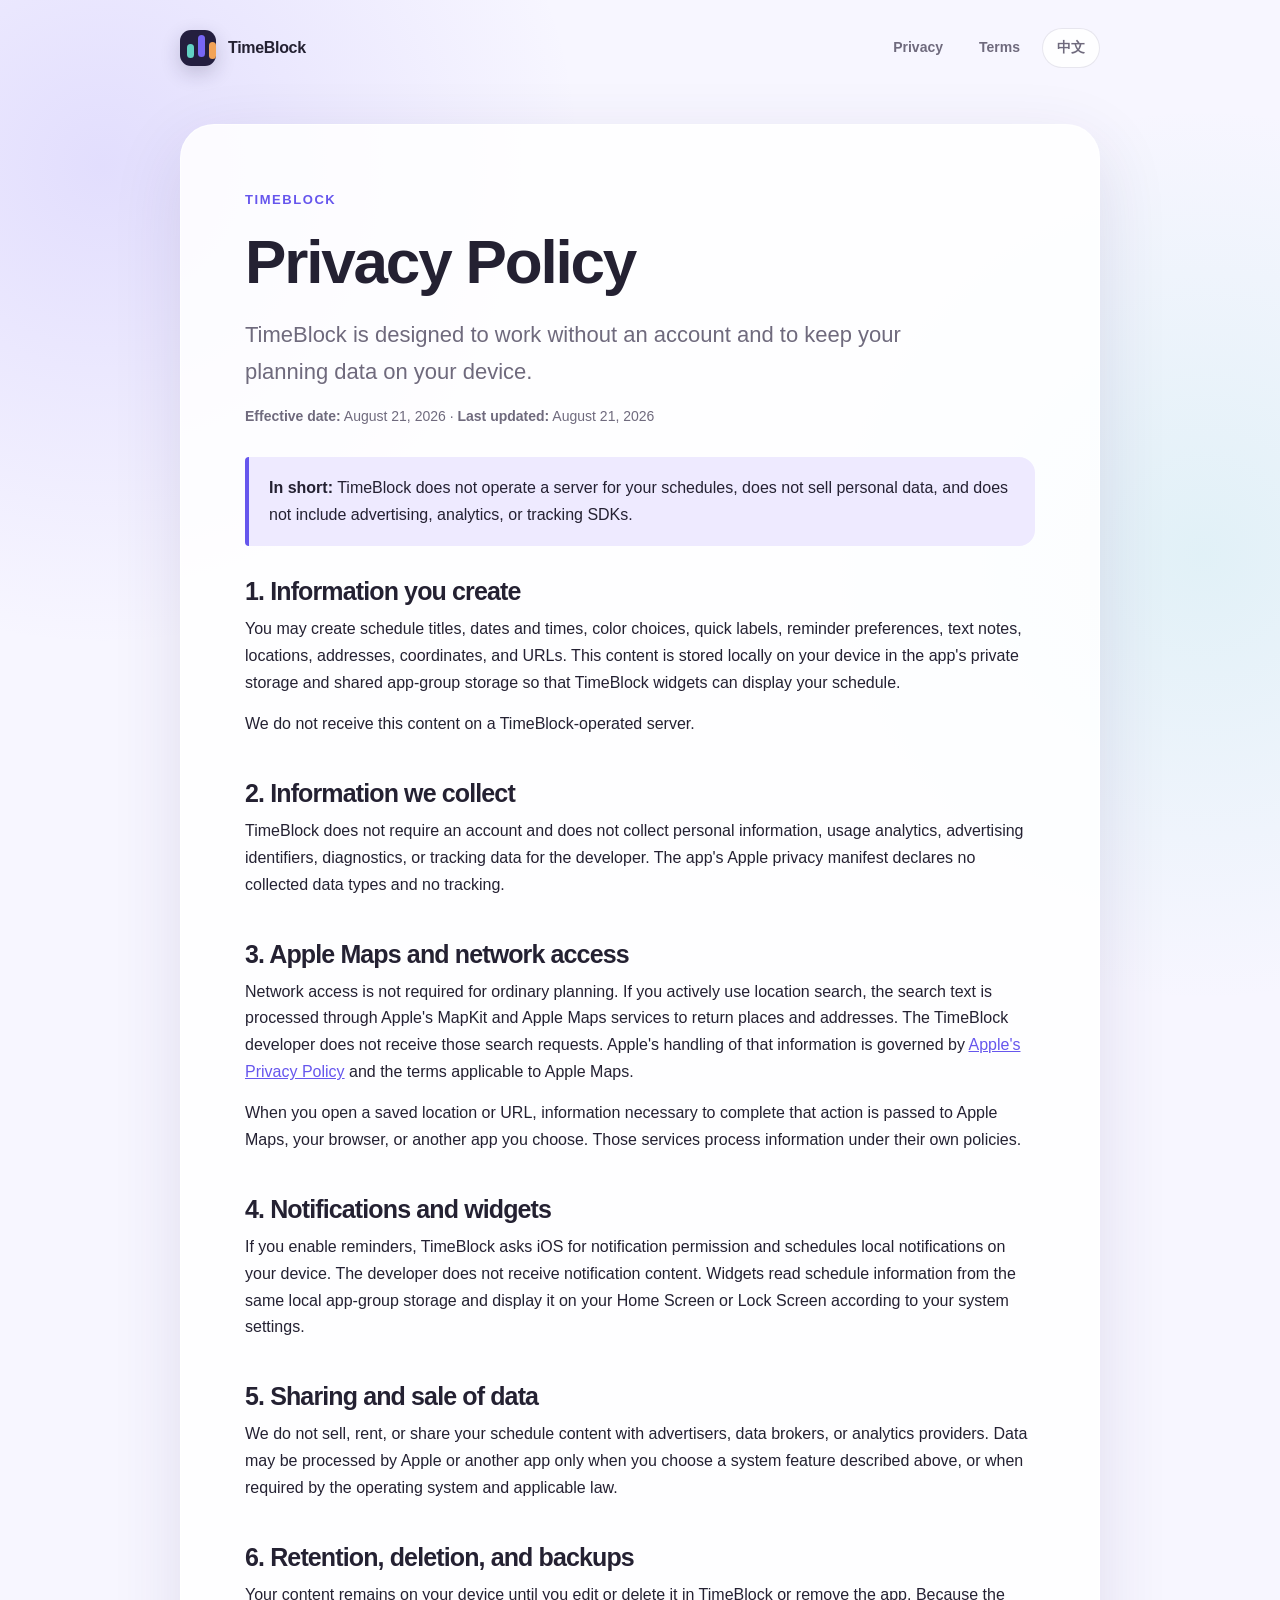
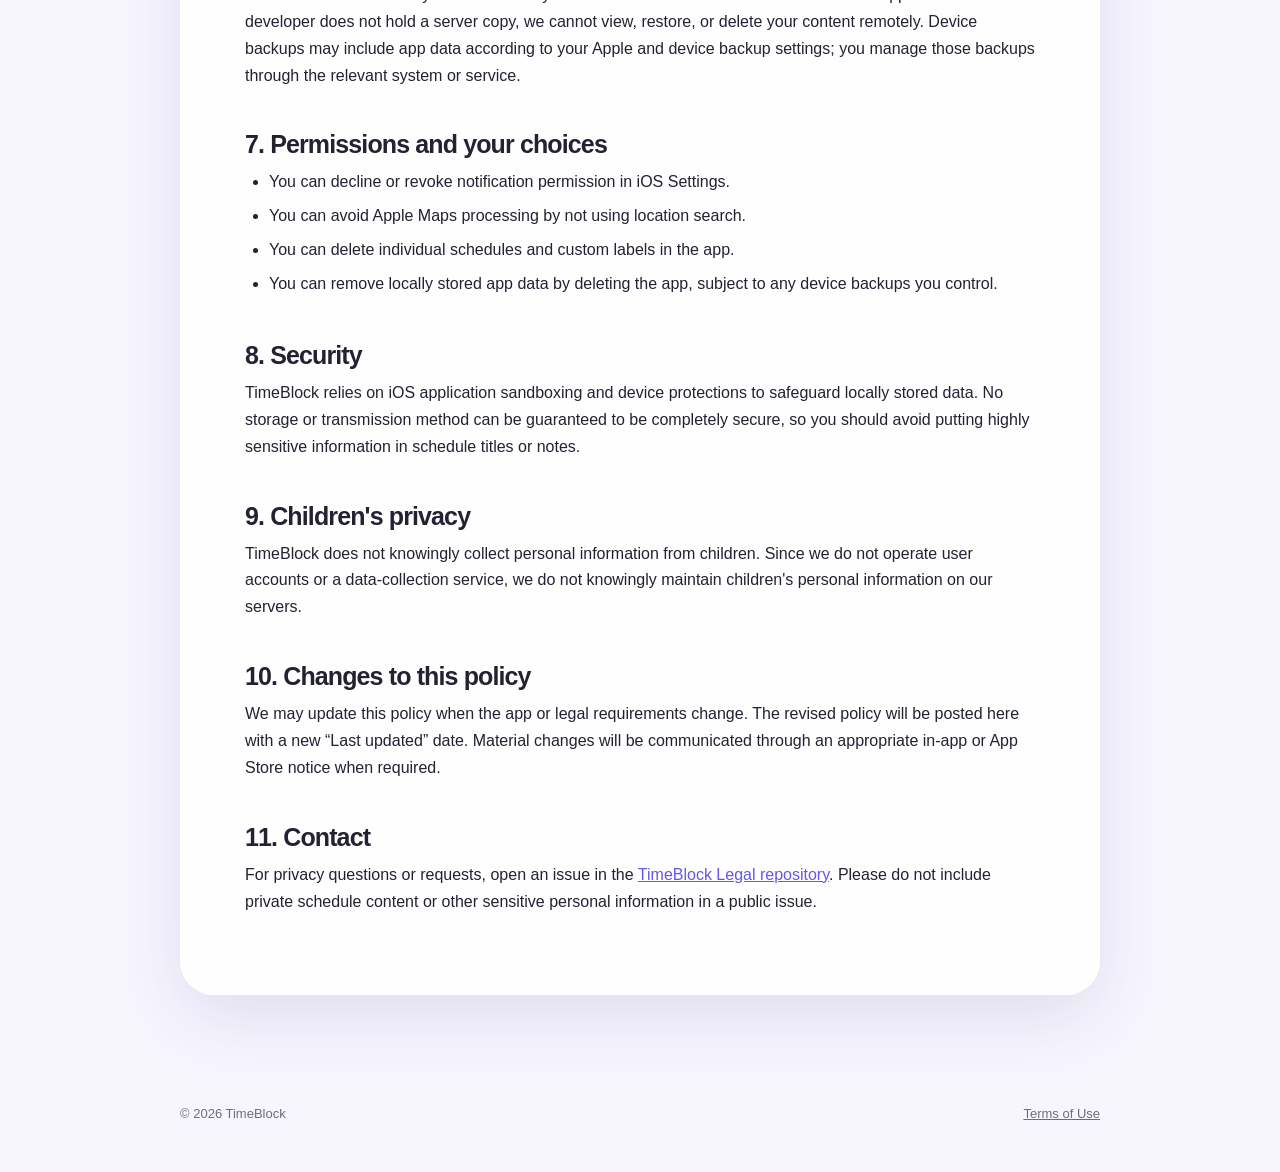
==== privacy/index.html @ f35b96bf "Add bilingual TimeBlock legal pages" ====
<!doctype html>
<html lang="en">
<head>
  <meta charset="utf-8">
  <meta name="viewport" content="width=device-width,initial-scale=1">
  <meta name="description" content="TimeBlock Privacy Policy.">
  <title>Privacy Policy · TimeBlock</title>
  <link rel="stylesheet" href="../assets/styles.css">
</head>
<body>
  <div class="shell">
    <header>
      <a class="brand" href="../"><span class="mark"><i></i><i></i><i></i></span>TimeBlock</a>
      <nav aria-label="Primary"><a href="../privacy/">Privacy</a><a href="../terms/">Terms</a><a class="language" href="../zh/privacy/" lang="zh-Hans">中文</a></nav>
    </header>
    <main>
      <article class="document">
        <p class="kicker">TimeBlock</p>
        <h1>Privacy Policy</h1>
        <p class="lede">TimeBlock is designed to work without an account and to keep your planning data on your device.</p>
        <p class="meta"><strong>Effective date:</strong> August 21, 2026 · <strong>Last updated:</strong> August 21, 2026</p>

        <div class="notice"><strong>In short:</strong> TimeBlock does not operate a server for your schedules, does not sell personal data, and does not include advertising, analytics, or tracking SDKs.</div>

        <section>
          <h2>1. Information you create</h2>
          <p>You may create schedule titles, dates and times, color choices, quick labels, reminder preferences, text notes, locations, addresses, coordinates, and URLs. This content is stored locally on your device in the app's private storage and shared app-group storage so that TimeBlock widgets can display your schedule.</p>
          <p>We do not receive this content on a TimeBlock-operated server.</p>
        </section>

        <section>
          <h2>2. Information we collect</h2>
          <p>TimeBlock does not require an account and does not collect personal information, usage analytics, advertising identifiers, diagnostics, or tracking data for the developer. The app's Apple privacy manifest declares no collected data types and no tracking.</p>
        </section>

        <section>
          <h2>3. Apple Maps and network access</h2>
          <p>Network access is not required for ordinary planning. If you actively use location search, the search text is processed through Apple's MapKit and Apple Maps services to return places and addresses. The TimeBlock developer does not receive those search requests. Apple's handling of that information is governed by <a href="https://www.apple.com/legal/privacy/">Apple's Privacy Policy</a> and the terms applicable to Apple Maps.</p>
          <p>When you open a saved location or URL, information necessary to complete that action is passed to Apple Maps, your browser, or another app you choose. Those services process information under their own policies.</p>
        </section>

        <section>
          <h2>4. Notifications and widgets</h2>
          <p>If you enable reminders, TimeBlock asks iOS for notification permission and schedules local notifications on your device. The developer does not receive notification content. Widgets read schedule information from the same local app-group storage and display it on your Home Screen or Lock Screen according to your system settings.</p>
        </section>

        <section>
          <h2>5. Sharing and sale of data</h2>
          <p>We do not sell, rent, or share your schedule content with advertisers, data brokers, or analytics providers. Data may be processed by Apple or another app only when you choose a system feature described above, or when required by the operating system and applicable law.</p>
        </section>

        <section>
          <h2>6. Retention, deletion, and backups</h2>
          <p>Your content remains on your device until you edit or delete it in TimeBlock or remove the app. Because the developer does not hold a server copy, we cannot view, restore, or delete your content remotely. Device backups may include app data according to your Apple and device backup settings; you manage those backups through the relevant system or service.</p>
        </section>

        <section>
          <h2>7. Permissions and your choices</h2>
          <ul>
            <li>You can decline or revoke notification permission in iOS Settings.</li>
            <li>You can avoid Apple Maps processing by not using location search.</li>
            <li>You can delete individual schedules and custom labels in the app.</li>
            <li>You can remove locally stored app data by deleting the app, subject to any device backups you control.</li>
          </ul>
        </section>

        <section>
          <h2>8. Security</h2>
          <p>TimeBlock relies on iOS application sandboxing and device protections to safeguard locally stored data. No storage or transmission method can be guaranteed to be completely secure, so you should avoid putting highly sensitive information in schedule titles or notes.</p>
        </section>

        <section>
          <h2>9. Children's privacy</h2>
          <p>TimeBlock does not knowingly collect personal information from children. Since we do not operate user accounts or a data-collection service, we do not knowingly maintain children's personal information on our servers.</p>
        </section>

        <section>
          <h2>10. Changes to this policy</h2>
          <p>We may update this policy when the app or legal requirements change. The revised policy will be posted here with a new “Last updated” date. Material changes will be communicated through an appropriate in-app or App Store notice when required.</p>
        </section>

        <section>
          <h2>11. Contact</h2>
          <p>For privacy questions or requests, open an issue in the <a href="https://github.com/MarBarb/timeblock-legal/issues">TimeBlock Legal repository</a>. Please do not include private schedule content or other sensitive personal information in a public issue.</p>
        </section>
      </article>
    </main>
    <footer><span>© 2026 TimeBlock</span><span><a href="../terms/">Terms of Use</a></span></footer>
  </div>
</body>
</html>
---- assets/styles.css ----
:root {
  color-scheme: light dark;
  --bg: #f7f6ff;
  --surface: rgba(255, 255, 255, 0.86);
  --text: #242132;
  --muted: #6f6a7d;
  --line: rgba(70, 58, 115, 0.12);
  --brand: #6656ed;
  --brand-soft: #eeeaff;
  --shadow: 0 22px 70px rgba(54, 42, 104, 0.12);
}

* { box-sizing: border-box; }

html { scroll-behavior: smooth; }

body {
  margin: 0;
  min-height: 100vh;
  color: var(--text);
  background:
    radial-gradient(circle at 8% 6%, rgba(123, 102, 245, 0.17), transparent 30rem),
    radial-gradient(circle at 94% 20%, rgba(91, 208, 198, 0.14), transparent 28rem),
    var(--bg);
  font-family: -apple-system, BlinkMacSystemFont, "SF Pro Text", "Segoe UI", sans-serif;
  line-height: 1.68;
}

a { color: var(--brand); }

.shell {
  width: min(920px, calc(100% - 36px));
  margin: 0 auto;
}

header {
  display: flex;
  align-items: center;
  justify-content: space-between;
  gap: 20px;
  padding: 28px 0;
}

.brand {
  display: inline-flex;
  align-items: center;
  gap: 12px;
  color: var(--text);
  text-decoration: none;
  font-weight: 760;
  letter-spacing: -0.02em;
}

.mark {
  display: grid;
  grid-template-columns: repeat(3, 7px);
  align-items: center;
  gap: 4px;
  width: 36px;
  height: 36px;
  padding: 7px;
  border-radius: 11px;
  background: #241f3f;
  box-shadow: 0 7px 20px rgba(36, 31, 63, 0.2);
}

.mark i {
  display: block;
  width: 7px;
  border-radius: 999px;
}

.mark i:nth-child(1) { height: 14px; background: #62d2c4; transform: translateY(3px); }
.mark i:nth-child(2) { height: 22px; background: #7766f5; transform: translateY(-2px); }
.mark i:nth-child(3) { height: 17px; background: #f2a357; transform: translateY(2px); }

nav { display: flex; align-items: center; gap: 8px; flex-wrap: wrap; justify-content: flex-end; }

nav a,
.language {
  display: inline-flex;
  align-items: center;
  min-height: 40px;
  padding: 0 14px;
  border-radius: 999px;
  color: var(--muted);
  text-decoration: none;
  font-size: 14px;
  font-weight: 650;
}

nav a:hover,
.language:hover { background: var(--brand-soft); color: var(--brand); }

.language { border: 1px solid var(--line); background: var(--surface); }

main { padding: 28px 0 80px; }

.hero {
  padding: clamp(34px, 7vw, 68px);
  border: 1px solid rgba(255,255,255,.75);
  border-radius: 34px;
  background: var(--surface);
  box-shadow: var(--shadow);
  backdrop-filter: blur(22px);
}

.kicker {
  margin: 0 0 14px;
  color: var(--brand);
  font-size: 13px;
  font-weight: 780;
  letter-spacing: .12em;
  text-transform: uppercase;
}

h1, h2, h3 { line-height: 1.2; letter-spacing: -.035em; }

h1 { margin: 0 0 18px; font-size: clamp(40px, 8vw, 70px); }

.document h1 { font-size: clamp(38px, 7vw, 62px); }

.lede { max-width: 690px; margin: 0; color: var(--muted); font-size: clamp(18px, 3vw, 22px); }

.meta { margin-top: 22px; color: var(--muted); font-size: 14px; }

.cards {
  display: grid;
  grid-template-columns: repeat(2, minmax(0, 1fr));
  gap: 18px;
  margin-top: 22px;
}

.card {
  display: block;
  min-height: 210px;
  padding: 30px;
  border: 1px solid var(--line);
  border-radius: 26px;
  color: var(--text);
  background: var(--surface);
  text-decoration: none;
  box-shadow: 0 12px 40px rgba(54, 42, 104, 0.07);
  transition: transform .2s ease, box-shadow .2s ease;
}

.card:hover { transform: translateY(-4px); box-shadow: var(--shadow); }
.card .icon { font-size: 30px; }
.card h2 { margin: 22px 0 8px; font-size: 25px; }
.card p { margin: 0; color: var(--muted); }

.document {
  padding: clamp(30px, 7vw, 64px);
  border: 1px solid rgba(255,255,255,.75);
  border-radius: 34px;
  background: var(--surface);
  box-shadow: var(--shadow);
}

.document section { padding-top: 26px; }
.document h2 { margin: 0 0 10px; font-size: 25px; }
.document p { margin: 0 0 14px; }
.document ul { margin: 10px 0 16px; padding-left: 24px; }
.document li { margin: 7px 0; }
.document strong { font-weight: 730; }

.notice {
  margin: 28px 0 4px;
  padding: 18px 20px;
  border-left: 4px solid var(--brand);
  border-radius: 4px 16px 16px 4px;
  background: var(--brand-soft);
}

footer {
  display: flex;
  justify-content: space-between;
  gap: 18px;
  padding: 28px 0 48px;
  color: var(--muted);
  font-size: 13px;
}

footer a { color: inherit; }

@media (max-width: 700px) {
  header { align-items: flex-start; }
  nav a:not(.language) { display: none; }
  .cards { grid-template-columns: 1fr; }
  .card { min-height: 170px; }
  footer { flex-direction: column; }
}

@media (prefers-color-scheme: dark) {
  :root {
    --bg: #17151f;
    --surface: rgba(35, 32, 46, 0.88);
    --text: #f3f0fb;
    --muted: #b7b1c5;
    --line: rgba(226, 218, 255, 0.12);
    --brand: #a99cff;
    --brand-soft: rgba(111, 91, 232, 0.18);
    --shadow: 0 22px 70px rgba(0, 0, 0, 0.28);
  }
}
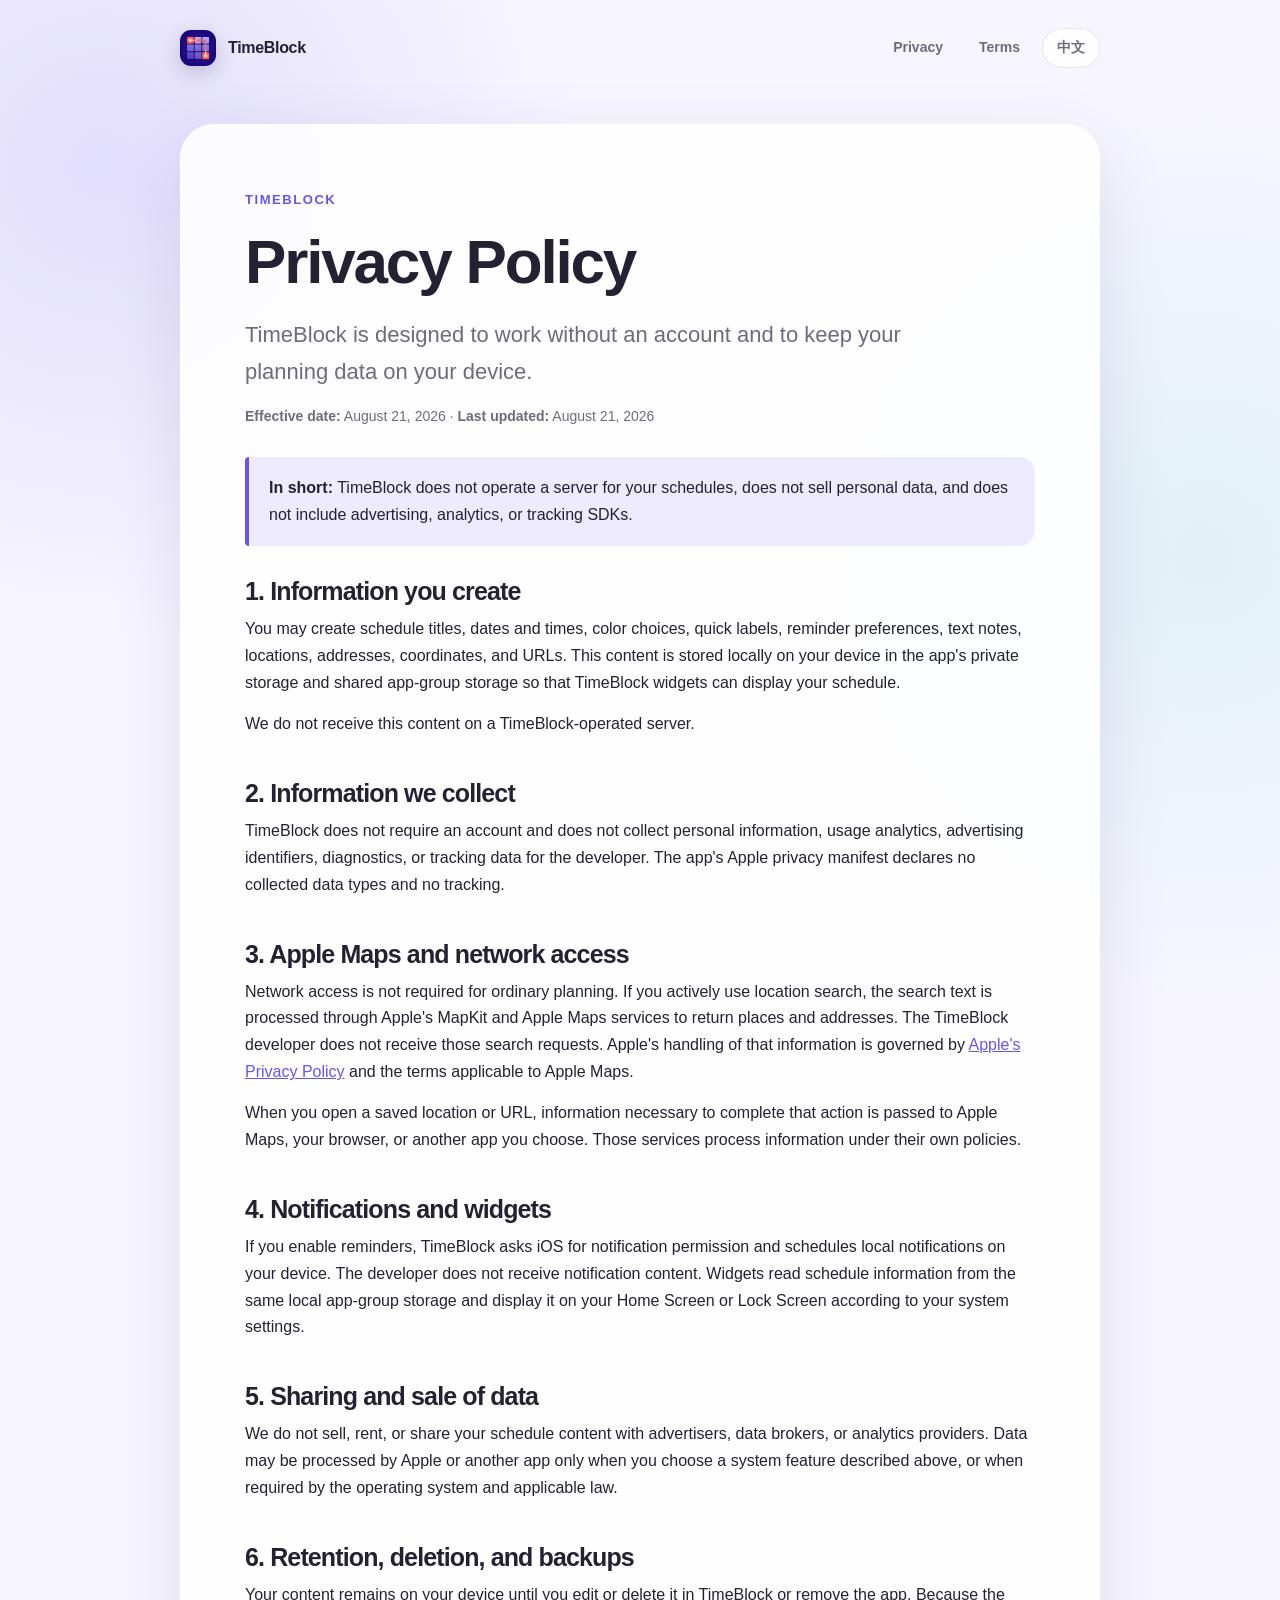
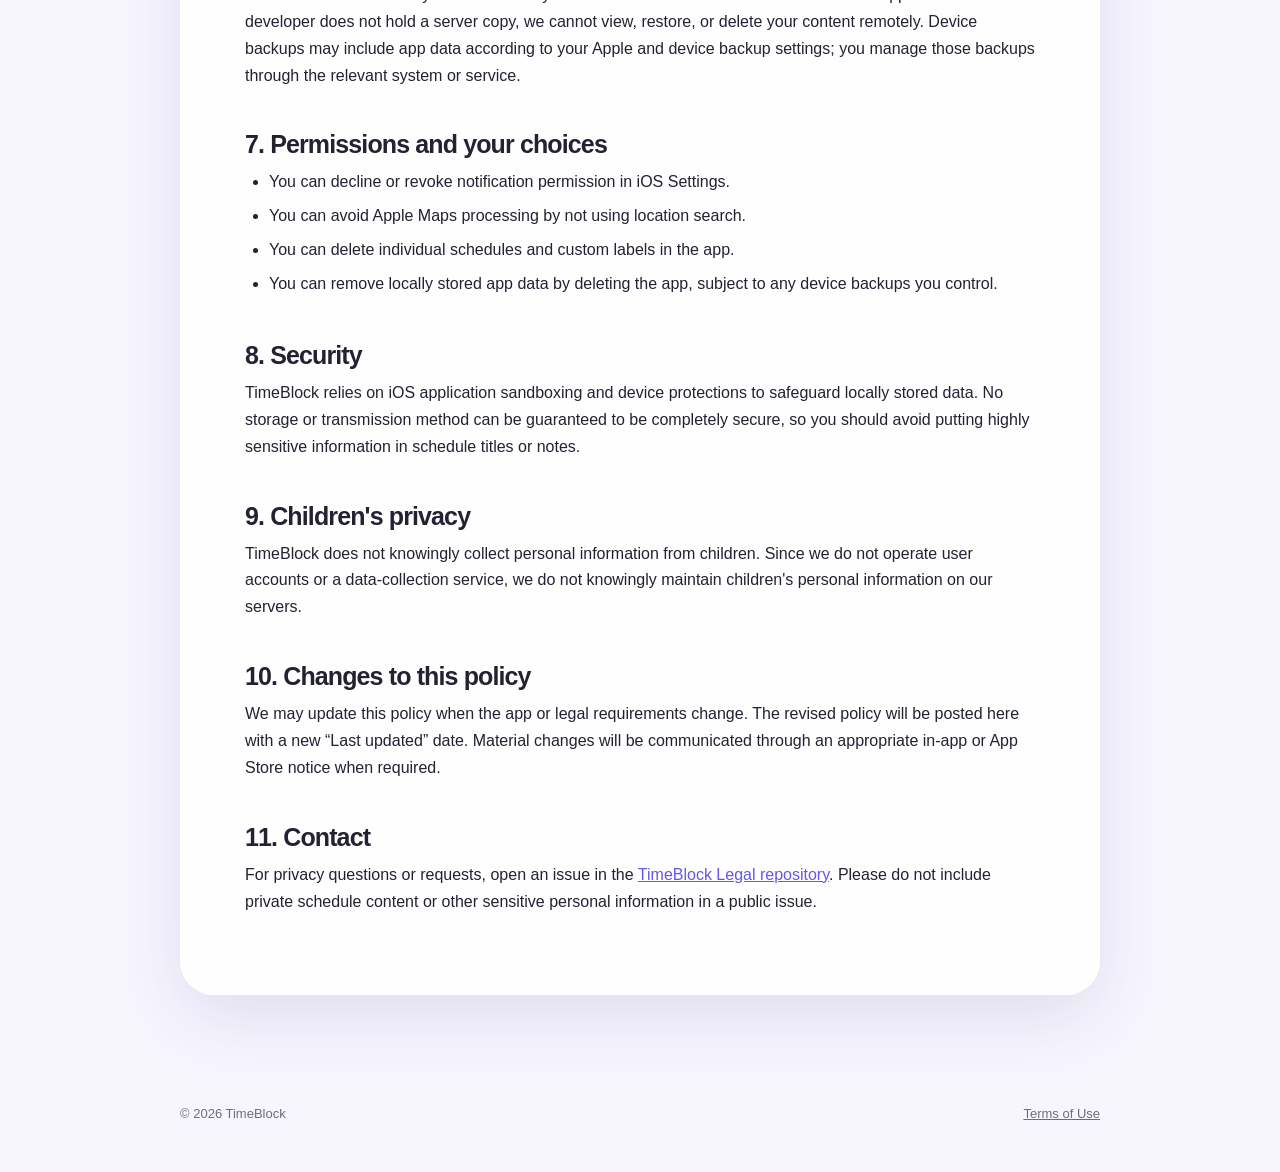
==== commit b5a5d707: "Use the production TimeBlock app icon" ====
--- a/privacy/index.html
+++ b/privacy/index.html
@@ -5,12 +5,13 @@
   <meta name="viewport" content="width=device-width,initial-scale=1">
   <meta name="description" content="TimeBlock Privacy Policy.">
   <title>Privacy Policy · TimeBlock</title>
+  <link rel="icon" href="../assets/app-icon.png">
   <link rel="stylesheet" href="../assets/styles.css">
 </head>
 <body>
   <div class="shell">
     <header>
-      <a class="brand" href="../"><span class="mark"><i></i><i></i><i></i></span>TimeBlock</a>
+      <a class="brand" href="../"><img class="app-icon" src="../assets/app-icon.png" alt="">TimeBlock</a>
       <nav aria-label="Primary"><a href="../privacy/">Privacy</a><a href="../terms/">Terms</a><a class="language" href="../zh/privacy/" lang="zh-Hans">中文</a></nav>
     </header>
     <main>
--- a/assets/styles.css
+++ b/assets/styles.css
@@ -51,28 +51,14 @@
   letter-spacing: -0.02em;
 }
 
-.mark {
-  display: grid;
-  grid-template-columns: repeat(3, 7px);
-  align-items: center;
-  gap: 4px;
+.app-icon {
+  display: block;
   width: 36px;
   height: 36px;
-  padding: 7px;
   border-radius: 11px;
-  background: #241f3f;
   box-shadow: 0 7px 20px rgba(36, 31, 63, 0.2);
+  object-fit: cover;
 }
-
-.mark i {
-  display: block;
-  width: 7px;
-  border-radius: 999px;
-}
-
-.mark i:nth-child(1) { height: 14px; background: #62d2c4; transform: translateY(3px); }
-.mark i:nth-child(2) { height: 22px; background: #7766f5; transform: translateY(-2px); }
-.mark i:nth-child(3) { height: 17px; background: #f2a357; transform: translateY(2px); }
 
 nav { display: flex; align-items: center; gap: 8px; flex-wrap: wrap; justify-content: flex-end; }
 
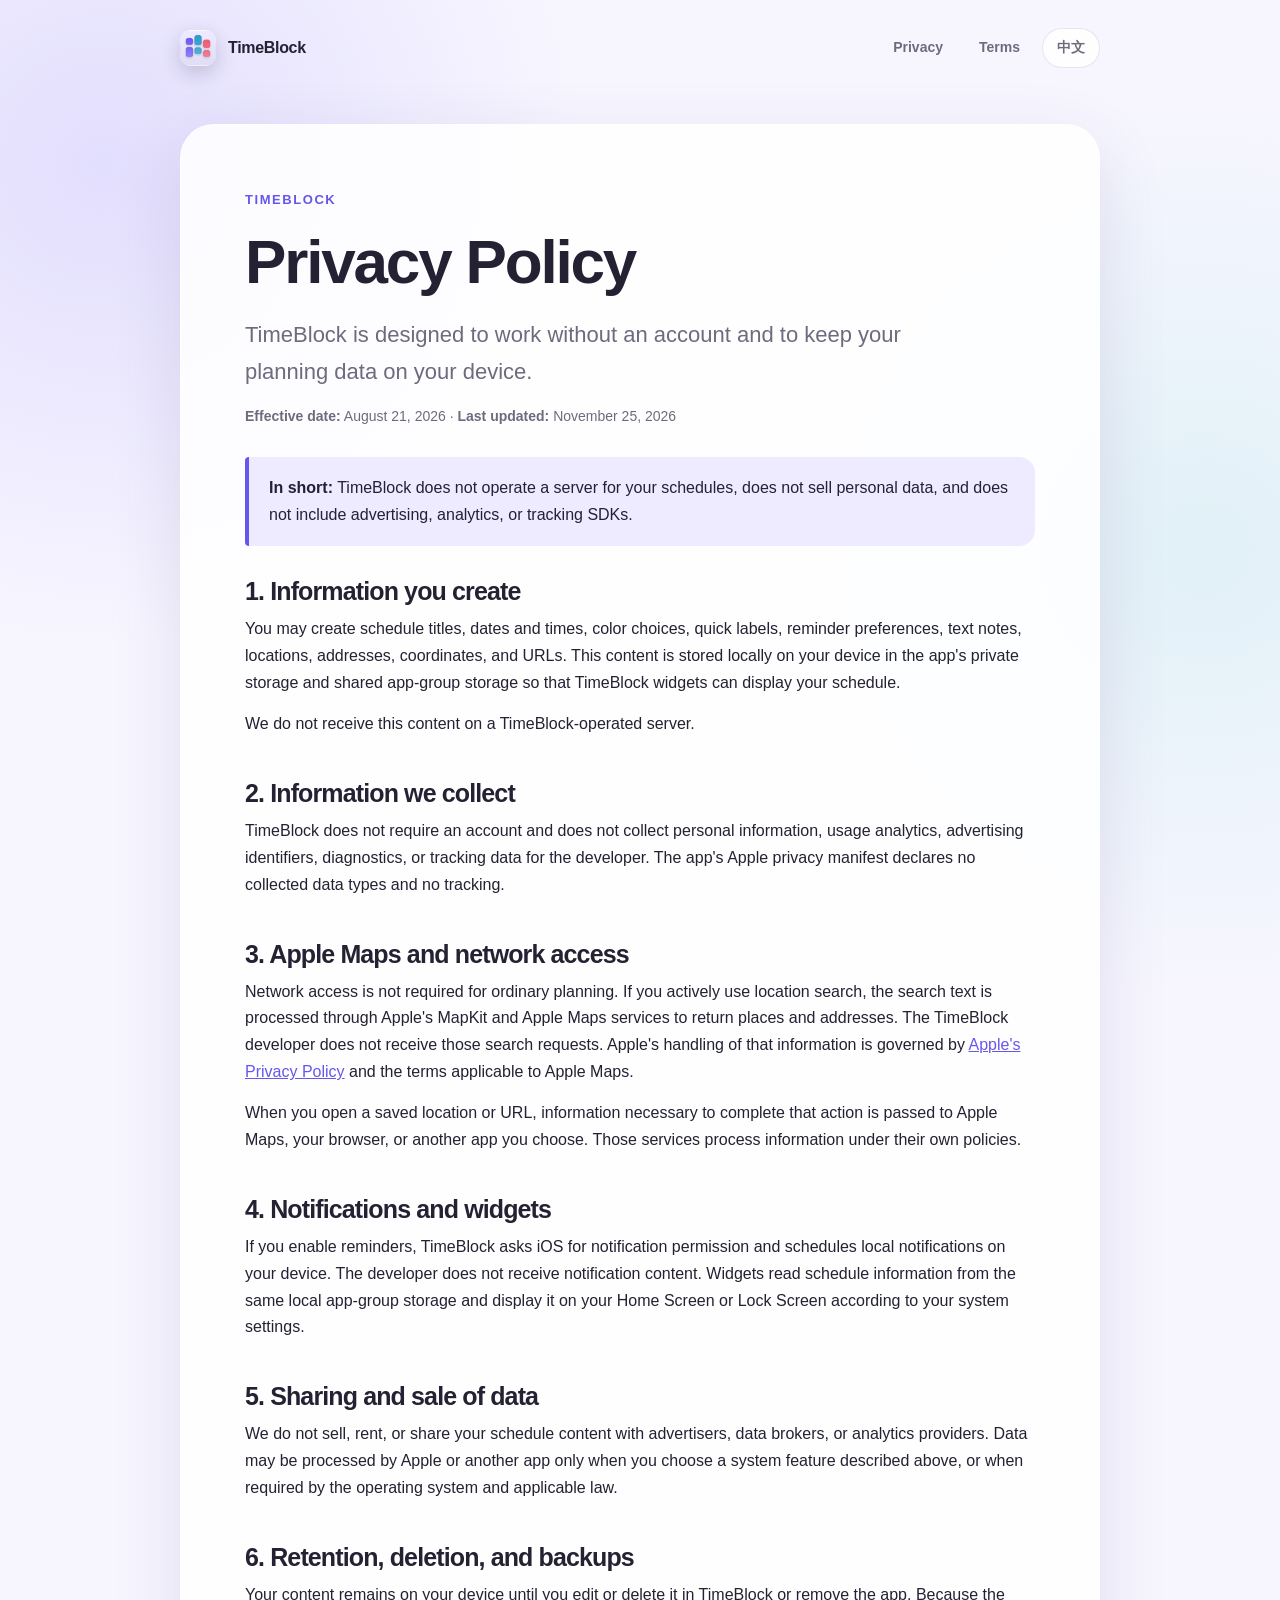
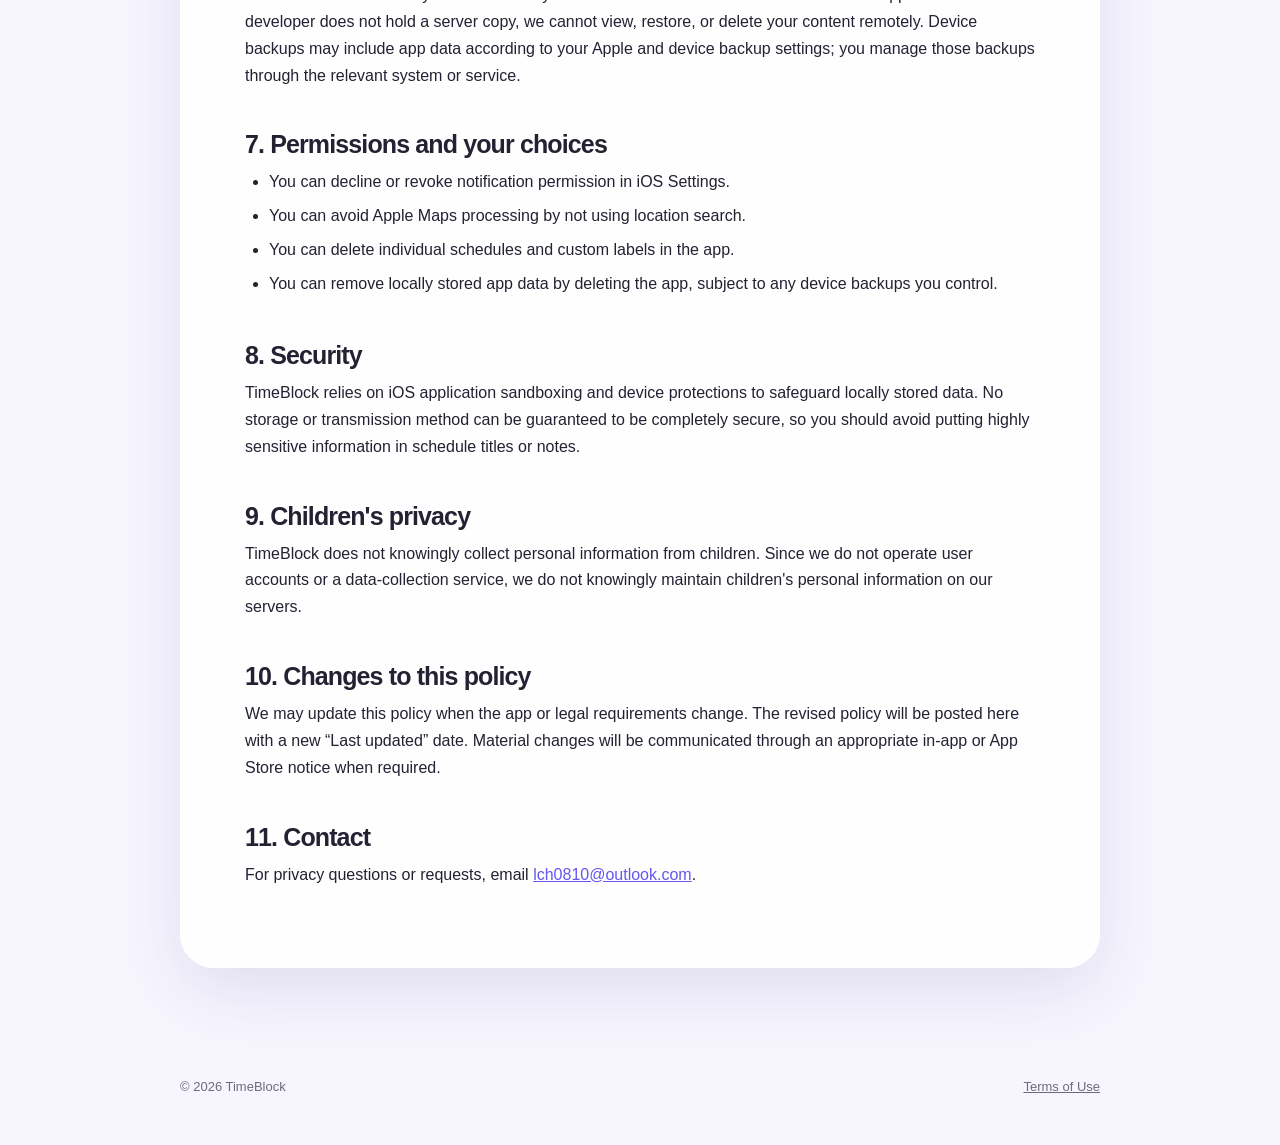
==== commit b6ff1e33: "Use an email contact for privacy requests" ====
--- a/privacy/index.html
+++ b/privacy/index.html
@@ -19,7 +19,7 @@
         <p class="kicker">TimeBlock</p>
         <h1>Privacy Policy</h1>
         <p class="lede">TimeBlock is designed to work without an account and to keep your planning data on your device.</p>
-        <p class="meta"><strong>Effective date:</strong> August 21, 2026 · <strong>Last updated:</strong> August 21, 2026</p>
+        <p class="meta"><strong>Effective date:</strong> August 21, 2026 · <strong>Last updated:</strong> November 25, 2026</p>
 
         <div class="notice"><strong>In short:</strong> TimeBlock does not operate a server for your schedules, does not sell personal data, and does not include advertising, analytics, or tracking SDKs.</div>
 
@@ -82,7 +82,7 @@
 
         <section>
           <h2>11. Contact</h2>
-          <p>For privacy questions or requests, open an issue in the <a href="https://github.com/MarBarb/timeblock-legal/issues">TimeBlock Legal repository</a>. Please do not include private schedule content or other sensitive personal information in a public issue.</p>
+          <p>For privacy questions or requests, email <a href="mailto:lch0810@outlook.com">lch0810@outlook.com</a>.</p>
         </section>
       </article>
     </main>
